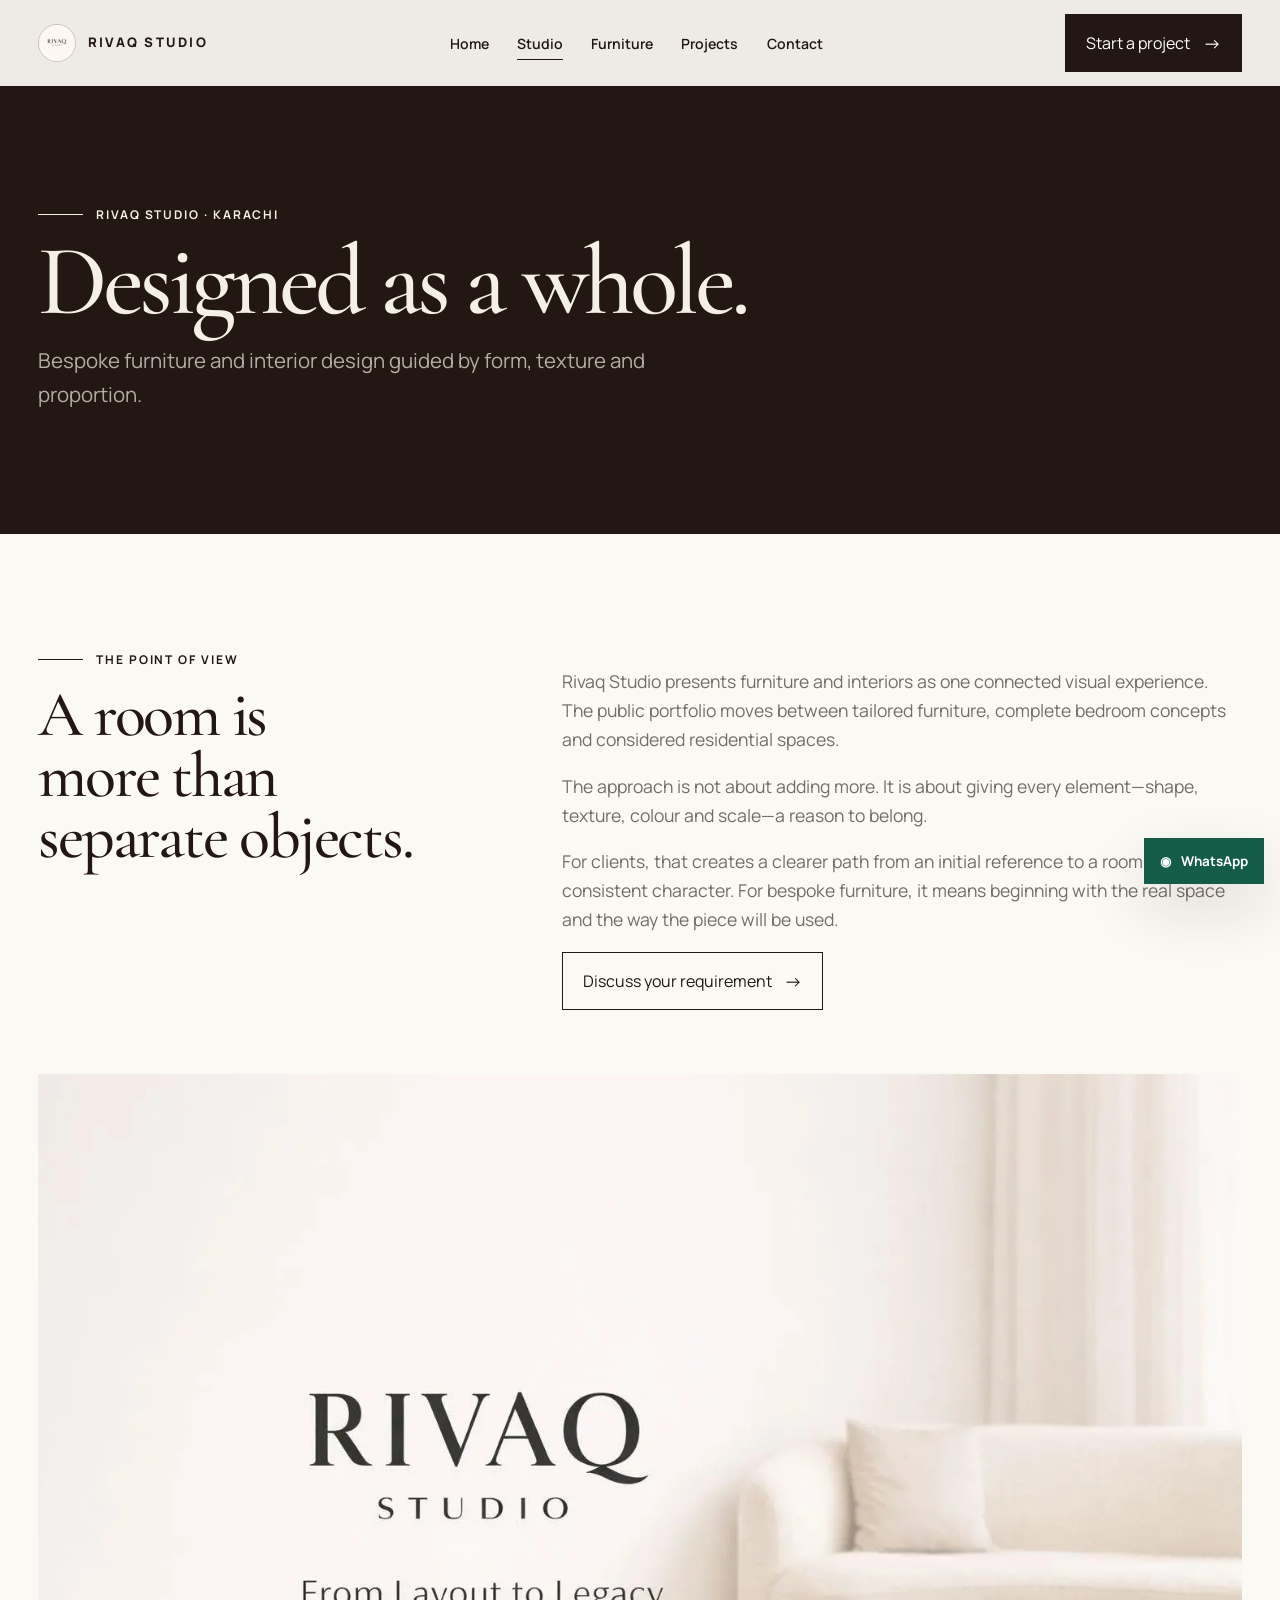
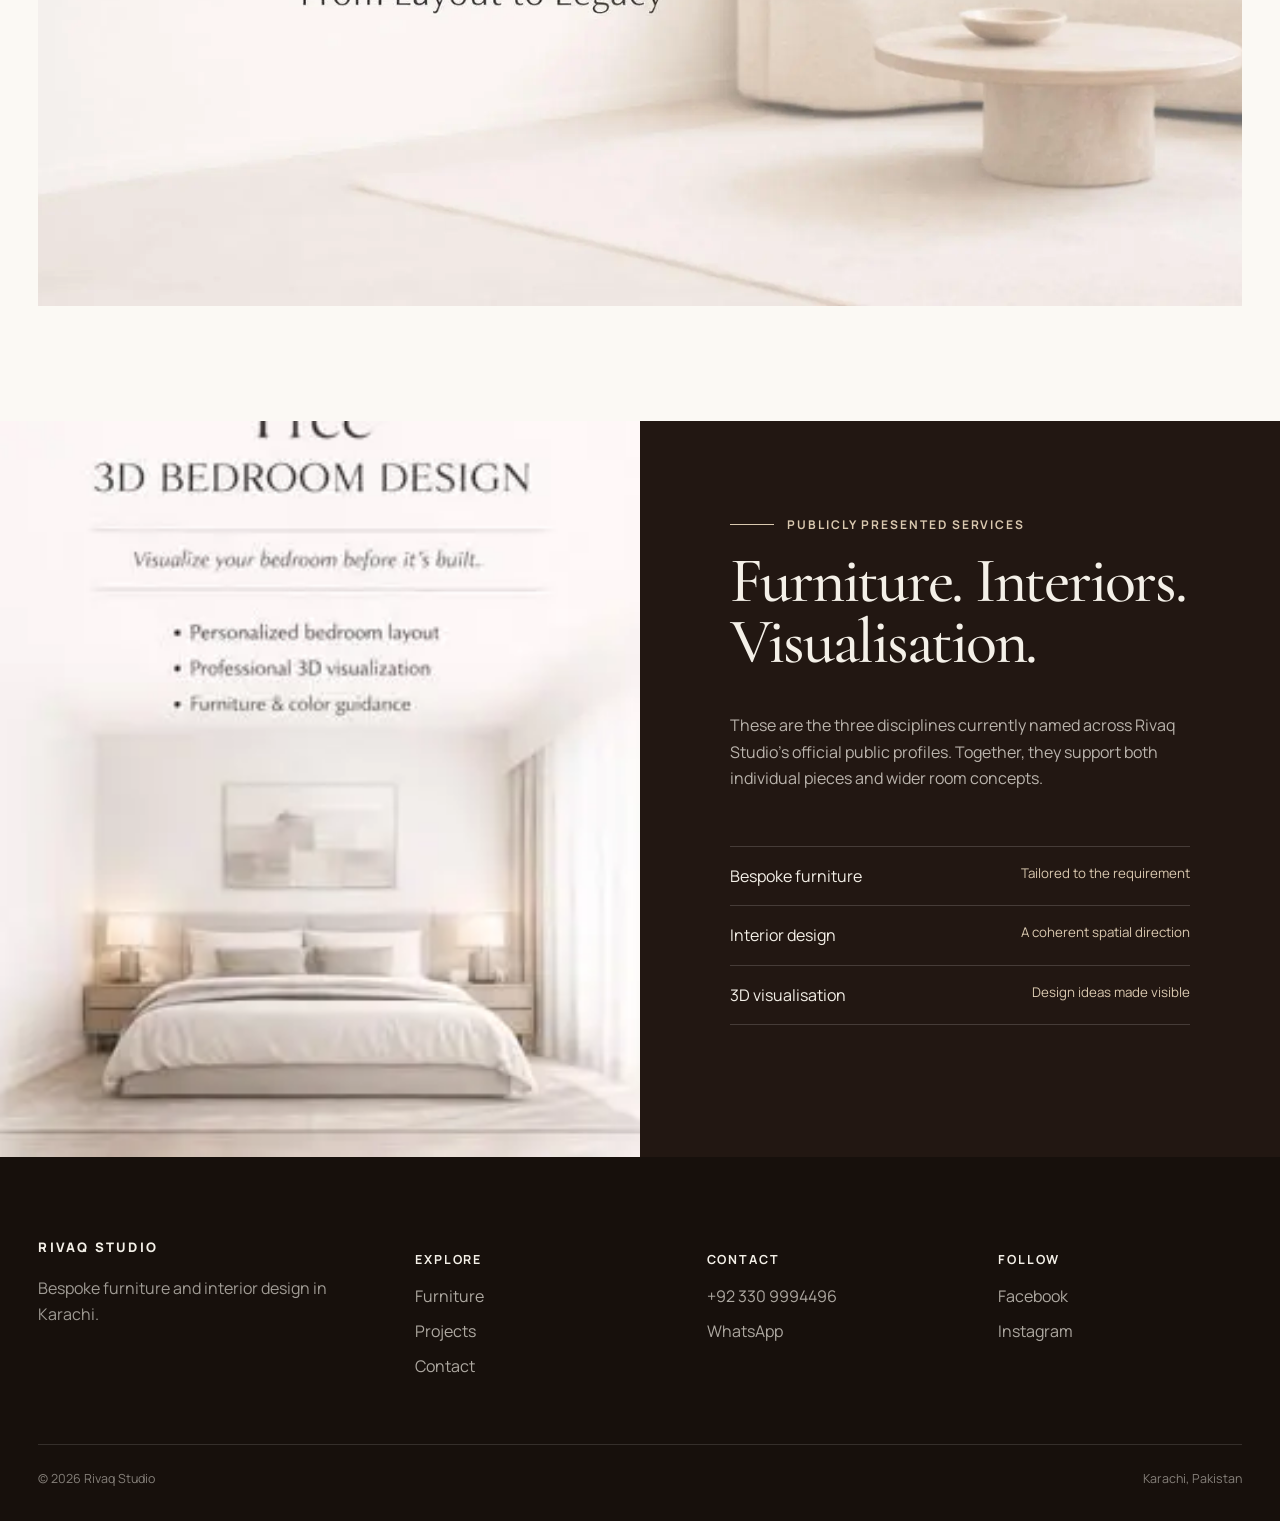
==== about.html @ 30daa3c9 "Build premium Rivaq Studio furniture website" ====
<!doctype html><html lang="en"><head><meta charset="utf-8"><meta name="viewport" content="width=device-width,initial-scale=1"><title>Studio | Rivaq Studio Karachi</title><meta name="description" content="Meet Rivaq Studio, a Karachi studio for bespoke furniture, interior design and 3D visualisation."><link rel="icon" href="favicon.svg"><link rel="preconnect" href="https://fonts.googleapis.com"><link rel="preconnect" href="https://fonts.gstatic.com" crossorigin><link href="https://fonts.googleapis.com/css2?family=Cormorant+Garamond:wght@500;600&family=Manrope:wght@400;500;600;700;800&display=swap" rel="stylesheet"><link rel="stylesheet" href="assets/css/style.css"></head><body><a class="skip-link" href="#main">Skip to content</a>
<header class="header header--solid"><div class="shell nav"><a class="brand" href="index.html"><img class="brand-mark" src="assets/images/logo.webp" alt=""><span>Rivaq Studio</span></a><ul class="nav-links"><li><a class="nav-link" href="index.html">Home</a></li><li><a class="nav-link" aria-current="page" href="about.html">Studio</a></li><li><a class="nav-link" href="collections.html">Furniture</a></li><li><a class="nav-link" href="projects.html">Projects</a></li><li><a class="nav-link" href="contact.html">Contact</a></li></ul><a class="btn" href="contact.html">Start a project</a><button class="menu-toggle" aria-label="Open menu" aria-expanded="false"><span></span><span></span></button></div></header><div class="mobile-menu"><nav><a href="index.html">Home</a><a href="about.html">Studio</a><a href="collections.html">Furniture</a><a href="projects.html">Projects</a><a href="contact.html">Contact</a></nav><a class="btn" href="tel:+923309994496">Call the studio</a></div>
<main id="main"><section class="page-hero"><div class="shell"><p class="eyebrow">Rivaq Studio · Karachi</p><h1 class="display">Designed as a whole.</h1><p class="lead">Bespoke furniture and interior design guided by form, texture and proportion.</p></div></section><section class="editorial"><div class="shell"><div class="editorial-grid"><div><p class="eyebrow">The point of view</p><h2 class="section-title">A room is more than separate objects.</h2></div><div class="editorial-copy"><p>Rivaq Studio presents furniture and interiors as one connected visual experience. The public portfolio moves between tailored furniture, complete bedroom concepts and considered residential spaces.</p><p>The approach is not about adding more. It is about giving every element—shape, texture, colour and scale—a reason to belong.</p><p>For clients, that creates a clearer path from an initial reference to a room with a consistent character. For bespoke furniture, it means beginning with the real space and the way the piece will be used.</p><a class="btn btn--ghost" href="contact.html">Discuss your requirement</a></div></div><img class="feature-image" src="assets/images/cover.webp" alt="Rivaq Studio contemporary interior concept" loading="lazy"></div></section><section class="studio-band"><div class="studio-grid"><img class="studio-image" src="assets/images/project-4.webp" alt="Rivaq Studio material-led interior"><div class="studio-copy"><p class="eyebrow">Publicly presented services</p><h2 class="section-title">Furniture. Interiors. Visualisation.</h2><p>These are the three disciplines currently named across Rivaq Studio’s official public profiles. Together, they support both individual pieces and wider room concepts.</p><ul class="services-list"><li><span>Bespoke furniture</span><small>Tailored to the requirement</small></li><li><span>Interior design</span><small>A coherent spatial direction</small></li><li><span>3D visualisation</span><small>Design ideas made visible</small></li></ul></div></div></section></main>
<footer class="footer"><div class="shell"><div class="footer-grid"><div class="footer-brand"><a class="brand" href="index.html"><span>Rivaq Studio</span></a><p>Bespoke furniture and interior design in Karachi.</p></div><div><h3>Explore</h3><ul><li><a href="collections.html">Furniture</a></li><li><a href="projects.html">Projects</a></li><li><a href="contact.html">Contact</a></li></ul></div><div><h3>Contact</h3><ul><li><a href="tel:+923309994496">+92 330 9994496</a></li><li><a href="https://wa.me/923309994496">WhatsApp</a></li></ul></div><div><h3>Follow</h3><ul><li><a href="https://www.facebook.com/AAfurnituress">Facebook</a></li><li><a href="https://www.instagram.com/rivaqstudio/">Instagram</a></li></ul></div></div><div class="footer-bottom"><span>© 2026 Rivaq Studio</span><span>Karachi, Pakistan</span></div></div></footer><a class="whatsapp-float" href="https://wa.me/923309994496" aria-label="Chat on WhatsApp">◉ <span>WhatsApp</span></a><script src="assets/js/site.js" defer></script></body></html>
---- assets/css/style.css ----
:root{--ivory:#f4f0e8;--paper:#fbf9f4;--sand:#d9c8af;--walnut:#4b3326;--espresso:#221712;--charcoal:#292725;--muted:#736d66;--line:rgba(34,23,18,.18);--accent:#9e6f48;--green:#164b3d;--max:1280px;--pad:clamp(1rem,3vw,3rem);--ease:cubic-bezier(.22,1,.36,1);--shadow:0 24px 60px rgba(34,23,18,.13)}
*{box-sizing:border-box}html{scroll-behavior:smooth;overflow-x:hidden}body{margin:0;background:var(--paper);color:var(--espresso);font-family:Manrope,"Segoe UI",sans-serif;font-size:16px;line-height:1.65;overflow-x:hidden}body.menu-open,body.lightbox-open{overflow:hidden}img{display:block;width:100%;height:auto}a{color:inherit;text-decoration:none}button,input,textarea,select{font:inherit}button{color:inherit}.skip-link{position:fixed;left:1rem;top:-5rem;z-index:9999;background:var(--espresso);color:#fff;padding:.75rem 1rem}.skip-link:focus{top:1rem}.shell{width:min(100% - var(--pad)*2,var(--max));margin-inline:auto}.eyebrow{display:flex;align-items:center;gap:.8rem;margin:0 0 1rem;text-transform:uppercase;letter-spacing:.16em;font-size:.75rem;font-weight:700}.eyebrow:before{content:"";width:2.8rem;height:1px;background:currentColor}.display{font-family:"Cormorant Garamond",Georgia,serif;font-size:clamp(3.4rem,7.8vw,8.2rem);font-weight:500;line-height:.83;letter-spacing:-.045em;margin:0;text-wrap:balance}.section-title{font-family:"Cormorant Garamond",Georgia,serif;font-size:clamp(2.8rem,5vw,5rem);font-weight:500;line-height:.95;letter-spacing:-.035em;margin:0 0 1.5rem;text-wrap:balance}.lead{font-size:clamp(1.05rem,1.6vw,1.35rem);max-width:38rem;color:var(--muted)}.btn{position:relative;display:inline-flex;align-items:center;justify-content:center;gap:.8rem;min-height:3.35rem;padding:.8rem 1.25rem;border:1px solid var(--espresso);background:var(--espresso);color:#fff;overflow:hidden;cursor:pointer;transition:transform .25s var(--ease),background .35s,color .35s,border .35s}.btn:after{content:"→";font-size:1.15rem;transition:transform .3s var(--ease)}.btn:hover:after,.btn:focus-visible:after{transform:translateX(.35rem)}.btn:hover{background:var(--accent);border-color:var(--accent)}.btn:active{transform:scale(.97)}.btn--ghost{background:transparent;color:var(--espresso)}.btn--ghost:hover{color:#fff}.btn:focus-visible,.nav-link:focus-visible,.gallery-item:focus-visible,.faq button:focus-visible{outline:3px solid var(--sand);outline-offset:4px}.header{position:fixed;inset:0 0 auto;z-index:100;color:#fff;transition:background .35s,color .35s,box-shadow .35s}.header.scrolled,.header.header--solid{background:rgba(251,249,244,.94);color:var(--espresso);box-shadow:0 1px 0 var(--line);backdrop-filter:blur(14px)}.nav{height:5.4rem;display:flex;align-items:center;justify-content:space-between;gap:2rem}.brand{display:flex;align-items:center;gap:.75rem;letter-spacing:.17em;text-transform:uppercase;font-size:.82rem;font-weight:800;white-space:nowrap}.brand-mark{width:2.35rem;height:2.35rem;object-fit:cover;border-radius:50%;border:1px solid rgba(255,255,255,.4)}.header.scrolled .brand-mark,.header--solid .brand-mark{border-color:var(--line)}.nav-links{display:flex;align-items:center;gap:clamp(1rem,2.2vw,2.25rem);margin:0;padding:0;list-style:none}.nav-link{position:relative;font-size:.88rem;font-weight:600}.nav-link:after{content:"";position:absolute;left:0;right:100%;bottom:-.45rem;height:1px;background:currentColor;transition:right .3s var(--ease)}.nav-link:hover:after,.nav-link[aria-current="page"]:after{right:0}.menu-toggle{display:none;border:0;background:transparent;padding:.6rem;cursor:pointer}.menu-toggle span{display:block;width:1.7rem;height:1px;background:currentColor;margin:.38rem;transition:.3s}.hero{min-height:100svh;position:relative;display:flex;align-items:flex-end;color:#fff;background:var(--espresso);isolation:isolate}.hero:after{content:"";position:absolute;inset:0;z-index:-1;background:linear-gradient(90deg,rgba(20,12,8,.78) 0%,rgba(20,12,8,.34) 48%,rgba(20,12,8,.12)),linear-gradient(0deg,rgba(20,12,8,.5),transparent 50%)}.hero-media{position:absolute;inset:0;z-index:-2;width:100%;height:100%;object-fit:cover;animation:heroIn 1.4s var(--ease) both}.hero-content{padding-block:clamp(8rem,16vh,11rem) clamp(3.5rem,8vh,6.5rem);max-width:66rem}.hero .display{max-width:65rem}.hero-copy{font-size:clamp(1rem,1.5vw,1.3rem);max-width:36rem;margin:1.6rem 0 2rem;color:rgba(255,255,255,.83)}.hero-actions{display:flex;flex-wrap:wrap;gap:.8rem}.hero .btn--ghost{color:#fff;border-color:rgba(255,255,255,.6)}.hero-note{position:absolute;right:var(--pad);bottom:3.5rem;writing-mode:vertical-rl;text-transform:uppercase;letter-spacing:.18em;font-size:.68rem}.intro{padding:clamp(5rem,10vw,10rem) 0}.intro-grid{display:grid;grid-template-columns:minmax(0,1.35fr) minmax(18rem,.65fr);gap:clamp(3rem,9vw,10rem);align-items:end}.intro-copy{max-width:31rem}.signature{font-family:"Cormorant Garamond",serif;font-style:italic;font-size:2rem;margin-top:2rem}.collections{background:var(--ivory);padding:clamp(4rem,8vw,8rem) 0}.section-head{display:flex;justify-content:space-between;align-items:end;gap:2rem;margin-bottom:3rem}.section-head p{max-width:28rem;margin:0;color:var(--muted)}.collection-grid{display:grid;grid-template-columns:1.2fr .8fr;grid-template-rows:repeat(2,minmax(20rem,32vw));gap:1rem}.collection-card{position:relative;overflow:hidden;color:#fff;min-height:20rem}.collection-card:first-child{grid-row:span 2}.collection-card img{height:100%;object-fit:cover;transition:transform .8s var(--ease),filter .6s}.collection-card:after{content:"";position:absolute;inset:35% 0 0;background:linear-gradient(transparent,rgba(20,12,8,.78))}.collection-card:hover img{transform:scale(1.045);filter:saturate(1.05)}.collection-info{position:absolute;z-index:2;inset:auto 1.5rem 1.5rem;display:flex;justify-content:space-between;align-items:end;gap:1rem}.collection-info h3{font-family:"Cormorant Garamond",serif;font-size:clamp(2rem,3vw,3.4rem);font-weight:500;line-height:1;margin:0}.collection-info span{font-size:.78rem;letter-spacing:.14em;text-transform:uppercase}.studio-band{padding:0;background:var(--espresso);color:var(--ivory)}.studio-grid{display:grid;grid-template-columns:1fr 1fr;min-height:46rem}.studio-image{height:100%;object-fit:cover;object-position:center}.studio-copy{padding:clamp(3rem,7vw,7rem);display:flex;flex-direction:column;justify-content:center}.studio-copy .eyebrow{color:var(--sand)}.studio-copy p{max-width:34rem;color:rgba(244,240,232,.72)}.services-list{margin:2.4rem 0;padding:0;list-style:none;border-top:1px solid rgba(255,255,255,.16)}.services-list li{display:flex;justify-content:space-between;gap:1rem;padding:1rem 0;border-bottom:1px solid rgba(255,255,255,.16)}.services-list small{color:var(--sand)}.process{padding:clamp(5rem,10vw,9rem) 0}.steps{display:grid;grid-template-columns:repeat(4,1fr);margin-top:4rem;border-top:1px solid var(--line)}.step{padding:2rem 2rem 1rem 0;border-right:1px solid var(--line);min-height:15rem}.step:last-child{border-right:0;padding-left:2rem}.step:not(:first-child){padding-left:2rem}.step-num{display:block;font-family:"Cormorant Garamond",serif;font-size:3.2rem;color:var(--accent)}.step h3{font-size:1.05rem}.step p{color:var(--muted);font-size:.92rem}.gallery{padding:clamp(5rem,9vw,8rem) 0;background:#d8cec0}.gallery-grid{display:grid;grid-template-columns:1.15fr .85fr .85fr;grid-auto-rows:18rem;gap:1rem}.gallery-item{position:relative;border:0;padding:0;background:none;cursor:zoom-in;overflow:hidden}.gallery-item:first-child{grid-row:span 2}.gallery-item:nth-child(4){grid-column:span 2}.gallery-item img{height:100%;object-fit:cover;transition:transform .7s var(--ease)}.gallery-item:hover img{transform:scale(1.05)}.gallery-item:after{content:"View";position:absolute;right:1rem;bottom:1rem;background:rgba(251,249,244,.92);padding:.5rem .85rem;font-size:.72rem;letter-spacing:.12em;text-transform:uppercase;transform:translateY(4rem);transition:transform .35s var(--ease)}.gallery-item:hover:after,.gallery-item:focus-visible:after{transform:none}.faq-contact{display:grid;grid-template-columns:1fr 1fr}.faq-wrap,.contact-panel{padding:clamp(4rem,7vw,7rem)}.faq-wrap{background:var(--paper)}.faq{border-top:1px solid var(--line)}.faq-item{border-bottom:1px solid var(--line)}.faq button{width:100%;border:0;background:transparent;padding:1.25rem 0;display:flex;justify-content:space-between;text-align:left;cursor:pointer;font-weight:700}.faq button:after{content:"+";font-size:1.3rem}.faq button[aria-expanded="true"]:after{content:"−"}.faq-answer{display:grid;grid-template-rows:0fr;transition:grid-template-rows .35s var(--ease)}.faq-answer>div{overflow:hidden;color:var(--muted)}.faq button[aria-expanded="true"]+.faq-answer{grid-template-rows:1fr}.faq-answer p{margin:0 0 1.25rem}.contact-panel{background:var(--green);color:#fff}.contact-panel p{color:rgba(255,255,255,.72)}.contact-links{display:grid;gap:.7rem;margin:2rem 0}.contact-link{font-family:"Cormorant Garamond",serif;font-size:clamp(1.7rem,3vw,2.8rem);line-height:1.1}.contact-link:hover{text-decoration:underline;text-underline-offset:.2em}.page-hero{padding:clamp(10rem,16vw,14rem) 0 clamp(4rem,8vw,7rem);background:var(--espresso);color:var(--ivory)}.page-hero .lead{color:rgba(244,240,232,.7)}.editorial{padding:clamp(5rem,9vw,9rem) 0}.editorial-grid{display:grid;grid-template-columns:.75fr 1.25fr;gap:clamp(3rem,9vw,9rem)}.editorial-copy{max-width:45rem}.editorial-copy p{font-size:1.1rem;color:var(--muted)}.feature-image{margin:4rem 0 0;height:min(65vw,52rem);object-fit:cover}.catalog{padding:clamp(4rem,8vw,8rem) 0}.catalog-row{display:grid;grid-template-columns:5rem 1fr 1fr;gap:2rem;align-items:center;padding:2rem 0;border-top:1px solid var(--line)}.catalog-row:last-child{border-bottom:1px solid var(--line)}.catalog-row img{height:18rem;object-fit:cover}.catalog-row h2{font-family:"Cormorant Garamond",serif;font-size:clamp(2.3rem,4vw,4.5rem);font-weight:500;margin:0}.catalog-row p{color:var(--muted);max-width:30rem}.contact-layout{display:grid;grid-template-columns:.8fr 1.2fr;gap:clamp(3rem,8vw,8rem);padding:clamp(5rem,9vw,9rem) 0}.inquiry-form{display:grid;grid-template-columns:1fr 1fr;gap:1rem}.field{display:grid;gap:.4rem}.field.full{grid-column:1/-1}.field label{font-size:.82rem;font-weight:700}.field input,.field textarea,.field select{width:100%;border:1px solid var(--line);background:transparent;padding:.9rem 1rem;color:var(--espresso);border-radius:0}.field textarea{min-height:9rem;resize:vertical}.field input:focus,.field textarea:focus,.field select:focus{outline:2px solid var(--accent);outline-offset:2px}.form-note{grid-column:1/-1;color:var(--muted);font-size:.86rem}.footer{background:#17100c;color:var(--ivory);padding:5rem 0 2rem}.footer-grid{display:grid;grid-template-columns:1.35fr repeat(3,1fr);gap:3rem}.footer-brand p{max-width:24rem;color:rgba(244,240,232,.62)}.footer h2,.footer h3{font-size:.78rem;letter-spacing:.15em;text-transform:uppercase}.footer ul{list-style:none;margin:0;padding:0;display:grid;gap:.55rem;color:rgba(244,240,232,.68)}.footer a:hover{color:#fff}.footer-bottom{display:flex;justify-content:space-between;gap:1rem;border-top:1px solid rgba(255,255,255,.13);margin-top:4rem;padding-top:1.5rem;font-size:.78rem;color:rgba(244,240,232,.5)}.whatsapp-float{position:fixed;z-index:90;right:max(1rem,env(safe-area-inset-right));bottom:max(1rem,env(safe-area-inset-bottom));display:flex;align-items:center;gap:.6rem;background:#145c47;color:#fff;padding:.75rem 1rem;box-shadow:var(--shadow);font-size:.84rem;font-weight:700}.whatsapp-float:hover{background:#0f4033}.lightbox{position:fixed;inset:0;z-index:1000;background:rgba(15,10,7,.94);display:grid;place-items:center;opacity:0;visibility:hidden;transition:.3s}.lightbox.open{opacity:1;visibility:visible}.lightbox figure{margin:0;width:min(90vw,70rem)}.lightbox img{max-height:80vh;object-fit:contain}.lightbox-close,.lightbox-nav{position:absolute;border:1px solid rgba(255,255,255,.45);background:rgba(0,0,0,.2);color:#fff;width:3rem;height:3rem;cursor:pointer}.lightbox-close{right:1rem;top:1rem}.lightbox-prev{left:1rem}.lightbox-next{right:1rem}.reveal{opacity:0;transform:translateY(2rem);transition:opacity .8s var(--ease),transform .8s var(--ease)}.reveal.visible{opacity:1;transform:none}@keyframes heroIn{from{opacity:.4;transform:scale(1.04)}to{opacity:1;transform:scale(1)}}
@media(max-width:900px){.nav-links,.nav>.btn{display:none}.menu-toggle{display:block}.mobile-menu{position:fixed;inset:0;z-index:99;background:var(--ivory);color:var(--espresso);padding:7rem var(--pad) 3rem;transform:translateY(-105%);transition:transform .55s var(--ease);display:flex;flex-direction:column;justify-content:space-between}.mobile-menu.open{transform:none}.mobile-menu nav{display:grid}.mobile-menu a{font-family:"Cormorant Garamond",serif;font-size:clamp(2.4rem,9vw,4.4rem);line-height:1.2}.intro-grid,.studio-grid,.faq-contact,.editorial-grid,.contact-layout{grid-template-columns:1fr}.collection-grid{grid-template-columns:1fr 1fr;grid-template-rows:34rem 24rem}.collection-card:first-child{grid-column:span 2;grid-row:auto}.studio-grid{min-height:0}.studio-image{height:60vw}.steps{grid-template-columns:1fr 1fr}.step:nth-child(2){border-right:0}.step:nth-child(3),.step:nth-child(4){border-top:1px solid var(--line)}.gallery-grid{grid-template-columns:1fr 1fr}.gallery-item:first-child{grid-row:span 1;grid-column:span 2}.gallery-item:nth-child(4){grid-column:span 1}.footer-grid{grid-template-columns:1fr 1fr}.catalog-row{grid-template-columns:3rem .9fr 1.1fr}}
@media(max-width:600px){.header .nav{height:4.6rem}.hero{min-height:46rem}.hero-note{display:none}.hero-content{padding-bottom:3.5rem}.display{font-size:clamp(3.1rem,16vw,5.5rem)}.hero-actions{display:grid;width:100%}.hero-actions .btn{width:100%}.section-head{display:block}.section-head .btn{margin-top:1rem}.collection-grid{display:block}.collection-card{height:27rem;margin-top:1rem}.studio-image{height:32rem}.steps{grid-template-columns:1fr}.step,.step:not(:first-child),.step:last-child{border-right:0;border-top:1px solid var(--line);padding:1.5rem 0;min-height:0}.gallery-grid{grid-template-columns:1fr;grid-auto-rows:23rem}.gallery-item:first-child,.gallery-item:nth-child(4){grid-column:auto}.faq-wrap,.contact-panel{padding-inline:var(--pad)}.footer-grid{grid-template-columns:1fr;gap:2rem}.footer-bottom{display:block}.inquiry-form{grid-template-columns:1fr}.field.full{grid-column:auto}.catalog-row{grid-template-columns:2rem 1fr;gap:1rem}.catalog-row img{grid-column:1/-1;height:22rem}.catalog-row p{grid-column:2}.whatsapp-float span{display:none}.whatsapp-float{width:3.3rem;height:3.3rem;justify-content:center;border-radius:50%;padding:0}.contact-link{overflow-wrap:anywhere}}
@media(min-width:901px){.mobile-menu{display:none!important}}
@media(prefers-reduced-motion:reduce){html{scroll-behavior:auto}*,*:before,*:after{animation-duration:.01ms!important;animation-iteration-count:1!important;transition-duration:.01ms!important}.reveal{opacity:1;transform:none}}
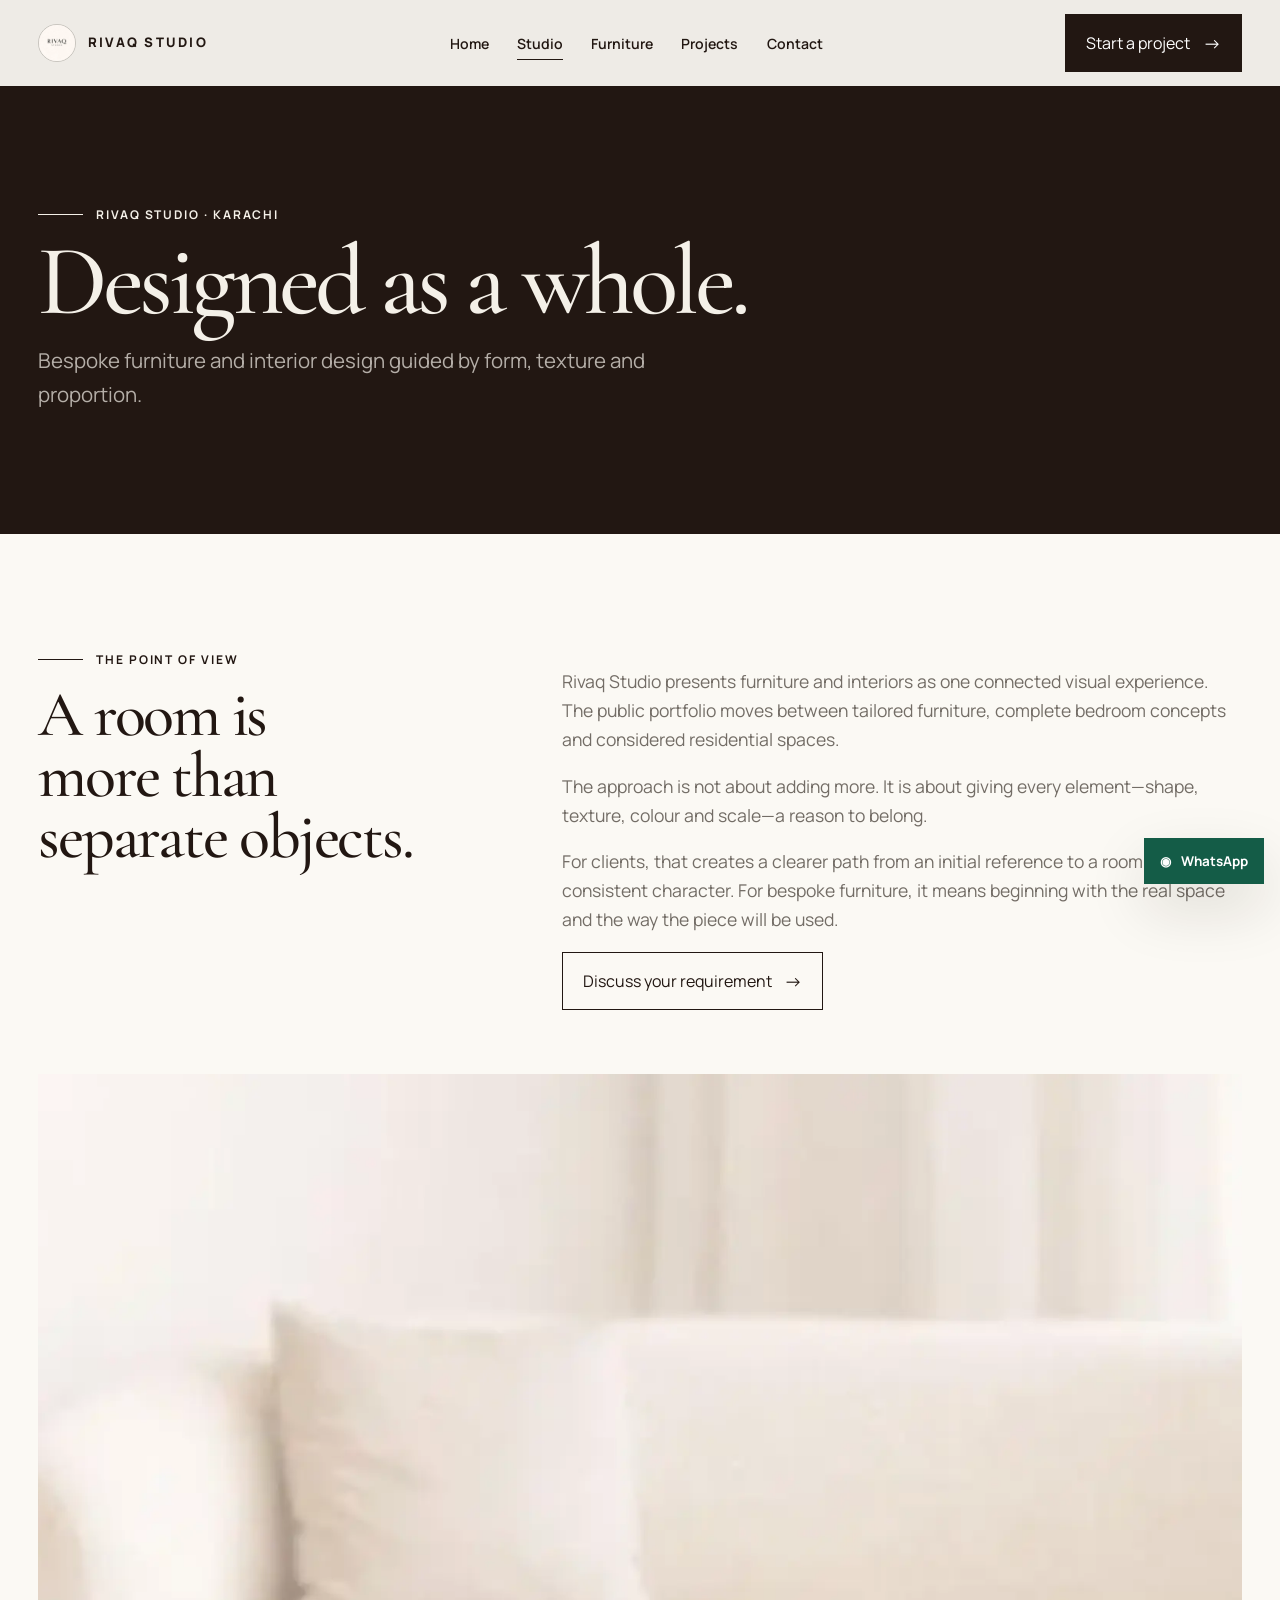
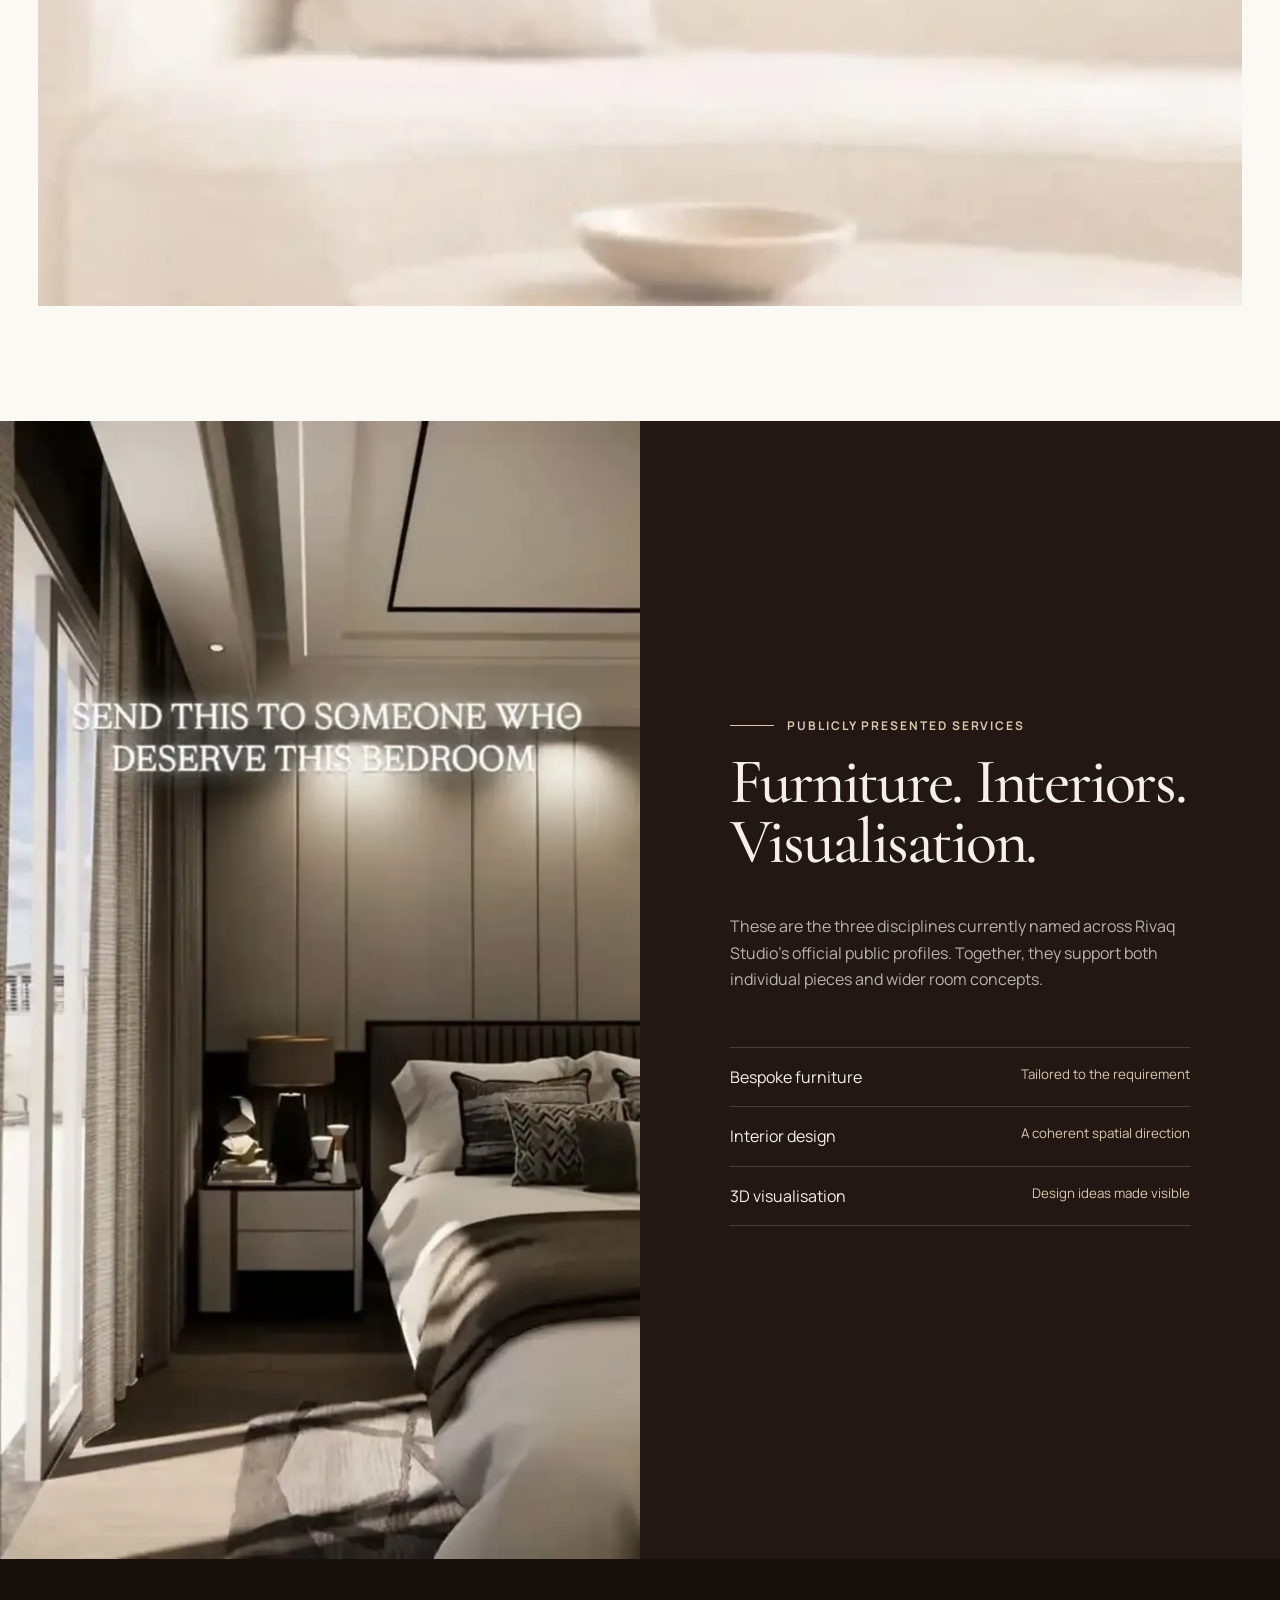
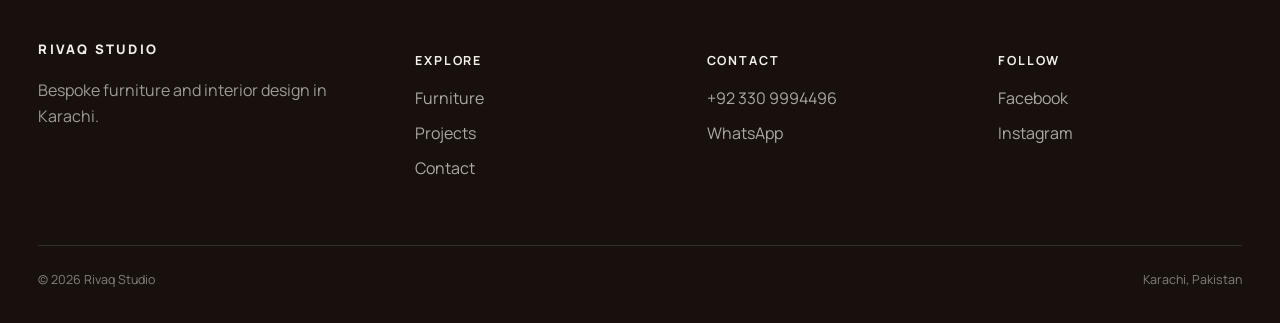
==== commit 2b91660e: "Upgrade imagery and fix desktop-site responsive layout" ====
--- a/about.html
+++ b/about.html
@@ -1,4 +1,4 @@
 <!doctype html><html lang="en"><head><meta charset="utf-8"><meta name="viewport" content="width=device-width,initial-scale=1"><title>Studio | Rivaq Studio Karachi</title><meta name="description" content="Meet Rivaq Studio, a Karachi studio for bespoke furniture, interior design and 3D visualisation."><link rel="icon" href="favicon.svg"><link rel="preconnect" href="https://fonts.googleapis.com"><link rel="preconnect" href="https://fonts.gstatic.com" crossorigin><link href="https://fonts.googleapis.com/css2?family=Cormorant+Garamond:wght@500;600&family=Manrope:wght@400;500;600;700;800&display=swap" rel="stylesheet"><link rel="stylesheet" href="assets/css/style.css"></head><body><a class="skip-link" href="#main">Skip to content</a>
 <header class="header header--solid"><div class="shell nav"><a class="brand" href="index.html"><img class="brand-mark" src="assets/images/logo.webp" alt=""><span>Rivaq Studio</span></a><ul class="nav-links"><li><a class="nav-link" href="index.html">Home</a></li><li><a class="nav-link" aria-current="page" href="about.html">Studio</a></li><li><a class="nav-link" href="collections.html">Furniture</a></li><li><a class="nav-link" href="projects.html">Projects</a></li><li><a class="nav-link" href="contact.html">Contact</a></li></ul><a class="btn" href="contact.html">Start a project</a><button class="menu-toggle" aria-label="Open menu" aria-expanded="false"><span></span><span></span></button></div></header><div class="mobile-menu"><nav><a href="index.html">Home</a><a href="about.html">Studio</a><a href="collections.html">Furniture</a><a href="projects.html">Projects</a><a href="contact.html">Contact</a></nav><a class="btn" href="tel:+923309994496">Call the studio</a></div>
-<main id="main"><section class="page-hero"><div class="shell"><p class="eyebrow">Rivaq Studio · Karachi</p><h1 class="display">Designed as a whole.</h1><p class="lead">Bespoke furniture and interior design guided by form, texture and proportion.</p></div></section><section class="editorial"><div class="shell"><div class="editorial-grid"><div><p class="eyebrow">The point of view</p><h2 class="section-title">A room is more than separate objects.</h2></div><div class="editorial-copy"><p>Rivaq Studio presents furniture and interiors as one connected visual experience. The public portfolio moves between tailored furniture, complete bedroom concepts and considered residential spaces.</p><p>The approach is not about adding more. It is about giving every element—shape, texture, colour and scale—a reason to belong.</p><p>For clients, that creates a clearer path from an initial reference to a room with a consistent character. For bespoke furniture, it means beginning with the real space and the way the piece will be used.</p><a class="btn btn--ghost" href="contact.html">Discuss your requirement</a></div></div><img class="feature-image" src="assets/images/cover.webp" alt="Rivaq Studio contemporary interior concept" loading="lazy"></div></section><section class="studio-band"><div class="studio-grid"><img class="studio-image" src="assets/images/project-4.webp" alt="Rivaq Studio material-led interior"><div class="studio-copy"><p class="eyebrow">Publicly presented services</p><h2 class="section-title">Furniture. Interiors. Visualisation.</h2><p>These are the three disciplines currently named across Rivaq Studio’s official public profiles. Together, they support both individual pieces and wider room concepts.</p><ul class="services-list"><li><span>Bespoke furniture</span><small>Tailored to the requirement</small></li><li><span>Interior design</span><small>A coherent spatial direction</small></li><li><span>3D visualisation</span><small>Design ideas made visible</small></li></ul></div></div></section></main>
+<main id="main"><section class="page-hero"><div class="shell"><p class="eyebrow">Rivaq Studio · Karachi</p><h1 class="display">Designed as a whole.</h1><p class="lead">Bespoke furniture and interior design guided by form, texture and proportion.</p></div></section><section class="editorial"><div class="shell"><div class="editorial-grid"><div><p class="eyebrow">The point of view</p><h2 class="section-title">A room is more than separate objects.</h2></div><div class="editorial-copy"><p>Rivaq Studio presents furniture and interiors as one connected visual experience. The public portfolio moves between tailored furniture, complete bedroom concepts and considered residential spaces.</p><p>The approach is not about adding more. It is about giving every element—shape, texture, colour and scale—a reason to belong.</p><p>For clients, that creates a clearer path from an initial reference to a room with a consistent character. For bespoke furniture, it means beginning with the real space and the way the piece will be used.</p><a class="btn btn--ghost" href="contact.html">Discuss your requirement</a></div></div><img class="feature-image" src="assets/images/hero-clean.webp" alt="Rivaq Studio contemporary interior concept" loading="lazy"></div></section><section class="studio-band"><div class="studio-grid"><img class="studio-image" src="assets/images/bedroom-hd.webp" alt="Contemporary bedroom visualisation by Rivaq Studio"><div class="studio-copy"><p class="eyebrow">Publicly presented services</p><h2 class="section-title">Furniture. Interiors. Visualisation.</h2><p>These are the three disciplines currently named across Rivaq Studio’s official public profiles. Together, they support both individual pieces and wider room concepts.</p><ul class="services-list"><li><span>Bespoke furniture</span><small>Tailored to the requirement</small></li><li><span>Interior design</span><small>A coherent spatial direction</small></li><li><span>3D visualisation</span><small>Design ideas made visible</small></li></ul></div></div></section></main>
 <footer class="footer"><div class="shell"><div class="footer-grid"><div class="footer-brand"><a class="brand" href="index.html"><span>Rivaq Studio</span></a><p>Bespoke furniture and interior design in Karachi.</p></div><div><h3>Explore</h3><ul><li><a href="collections.html">Furniture</a></li><li><a href="projects.html">Projects</a></li><li><a href="contact.html">Contact</a></li></ul></div><div><h3>Contact</h3><ul><li><a href="tel:+923309994496">+92 330 9994496</a></li><li><a href="https://wa.me/923309994496">WhatsApp</a></li></ul></div><div><h3>Follow</h3><ul><li><a href="https://www.facebook.com/AAfurnituress">Facebook</a></li><li><a href="https://www.instagram.com/rivaqstudio/">Instagram</a></li></ul></div></div><div class="footer-bottom"><span>© 2026 Rivaq Studio</span><span>Karachi, Pakistan</span></div></div></footer><a class="whatsapp-float" href="https://wa.me/923309994496" aria-label="Chat on WhatsApp">◉ <span>WhatsApp</span></a><script src="assets/js/site.js" defer></script></body></html>
--- a/assets/css/style.css
+++ b/assets/css/style.css
@@ -2,5 +2,18 @@
 *{box-sizing:border-box}html{scroll-behavior:smooth;overflow-x:hidden}body{margin:0;background:var(--paper);color:var(--espresso);font-family:Manrope,"Segoe UI",sans-serif;font-size:16px;line-height:1.65;overflow-x:hidden}body.menu-open,body.lightbox-open{overflow:hidden}img{display:block;width:100%;height:auto}a{color:inherit;text-decoration:none}button,input,textarea,select{font:inherit}button{color:inherit}.skip-link{position:fixed;left:1rem;top:-5rem;z-index:9999;background:var(--espresso);color:#fff;padding:.75rem 1rem}.skip-link:focus{top:1rem}.shell{width:min(100% - var(--pad)*2,var(--max));margin-inline:auto}.eyebrow{display:flex;align-items:center;gap:.8rem;margin:0 0 1rem;text-transform:uppercase;letter-spacing:.16em;font-size:.75rem;font-weight:700}.eyebrow:before{content:"";width:2.8rem;height:1px;background:currentColor}.display{font-family:"Cormorant Garamond",Georgia,serif;font-size:clamp(3.4rem,7.8vw,8.2rem);font-weight:500;line-height:.83;letter-spacing:-.045em;margin:0;text-wrap:balance}.section-title{font-family:"Cormorant Garamond",Georgia,serif;font-size:clamp(2.8rem,5vw,5rem);font-weight:500;line-height:.95;letter-spacing:-.035em;margin:0 0 1.5rem;text-wrap:balance}.lead{font-size:clamp(1.05rem,1.6vw,1.35rem);max-width:38rem;color:var(--muted)}.btn{position:relative;display:inline-flex;align-items:center;justify-content:center;gap:.8rem;min-height:3.35rem;padding:.8rem 1.25rem;border:1px solid var(--espresso);background:var(--espresso);color:#fff;overflow:hidden;cursor:pointer;transition:transform .25s var(--ease),background .35s,color .35s,border .35s}.btn:after{content:"→";font-size:1.15rem;transition:transform .3s var(--ease)}.btn:hover:after,.btn:focus-visible:after{transform:translateX(.35rem)}.btn:hover{background:var(--accent);border-color:var(--accent)}.btn:active{transform:scale(.97)}.btn--ghost{background:transparent;color:var(--espresso)}.btn--ghost:hover{color:#fff}.btn:focus-visible,.nav-link:focus-visible,.gallery-item:focus-visible,.faq button:focus-visible{outline:3px solid var(--sand);outline-offset:4px}.header{position:fixed;inset:0 0 auto;z-index:100;color:#fff;transition:background .35s,color .35s,box-shadow .35s}.header.scrolled,.header.header--solid{background:rgba(251,249,244,.94);color:var(--espresso);box-shadow:0 1px 0 var(--line);backdrop-filter:blur(14px)}.nav{height:5.4rem;display:flex;align-items:center;justify-content:space-between;gap:2rem}.brand{display:flex;align-items:center;gap:.75rem;letter-spacing:.17em;text-transform:uppercase;font-size:.82rem;font-weight:800;white-space:nowrap}.brand-mark{width:2.35rem;height:2.35rem;object-fit:cover;border-radius:50%;border:1px solid rgba(255,255,255,.4)}.header.scrolled .brand-mark,.header--solid .brand-mark{border-color:var(--line)}.nav-links{display:flex;align-items:center;gap:clamp(1rem,2.2vw,2.25rem);margin:0;padding:0;list-style:none}.nav-link{position:relative;font-size:.88rem;font-weight:600}.nav-link:after{content:"";position:absolute;left:0;right:100%;bottom:-.45rem;height:1px;background:currentColor;transition:right .3s var(--ease)}.nav-link:hover:after,.nav-link[aria-current="page"]:after{right:0}.menu-toggle{display:none;border:0;background:transparent;padding:.6rem;cursor:pointer}.menu-toggle span{display:block;width:1.7rem;height:1px;background:currentColor;margin:.38rem;transition:.3s}.hero{min-height:100svh;position:relative;display:flex;align-items:flex-end;color:#fff;background:var(--espresso);isolation:isolate}.hero:after{content:"";position:absolute;inset:0;z-index:-1;background:linear-gradient(90deg,rgba(20,12,8,.78) 0%,rgba(20,12,8,.34) 48%,rgba(20,12,8,.12)),linear-gradient(0deg,rgba(20,12,8,.5),transparent 50%)}.hero-media{position:absolute;inset:0;z-index:-2;width:100%;height:100%;object-fit:cover;animation:heroIn 1.4s var(--ease) both}.hero-content{padding-block:clamp(8rem,16vh,11rem) clamp(3.5rem,8vh,6.5rem);max-width:66rem}.hero .display{max-width:65rem}.hero-copy{font-size:clamp(1rem,1.5vw,1.3rem);max-width:36rem;margin:1.6rem 0 2rem;color:rgba(255,255,255,.83)}.hero-actions{display:flex;flex-wrap:wrap;gap:.8rem}.hero .btn--ghost{color:#fff;border-color:rgba(255,255,255,.6)}.hero-note{position:absolute;right:var(--pad);bottom:3.5rem;writing-mode:vertical-rl;text-transform:uppercase;letter-spacing:.18em;font-size:.68rem}.intro{padding:clamp(5rem,10vw,10rem) 0}.intro-grid{display:grid;grid-template-columns:minmax(0,1.35fr) minmax(18rem,.65fr);gap:clamp(3rem,9vw,10rem);align-items:end}.intro-copy{max-width:31rem}.signature{font-family:"Cormorant Garamond",serif;font-style:italic;font-size:2rem;margin-top:2rem}.collections{background:var(--ivory);padding:clamp(4rem,8vw,8rem) 0}.section-head{display:flex;justify-content:space-between;align-items:end;gap:2rem;margin-bottom:3rem}.section-head p{max-width:28rem;margin:0;color:var(--muted)}.collection-grid{display:grid;grid-template-columns:1.2fr .8fr;grid-template-rows:repeat(2,minmax(20rem,32vw));gap:1rem}.collection-card{position:relative;overflow:hidden;color:#fff;min-height:20rem}.collection-card:first-child{grid-row:span 2}.collection-card img{height:100%;object-fit:cover;transition:transform .8s var(--ease),filter .6s}.collection-card:after{content:"";position:absolute;inset:35% 0 0;background:linear-gradient(transparent,rgba(20,12,8,.78))}.collection-card:hover img{transform:scale(1.045);filter:saturate(1.05)}.collection-info{position:absolute;z-index:2;inset:auto 1.5rem 1.5rem;display:flex;justify-content:space-between;align-items:end;gap:1rem}.collection-info h3{font-family:"Cormorant Garamond",serif;font-size:clamp(2rem,3vw,3.4rem);font-weight:500;line-height:1;margin:0}.collection-info span{font-size:.78rem;letter-spacing:.14em;text-transform:uppercase}.studio-band{padding:0;background:var(--espresso);color:var(--ivory)}.studio-grid{display:grid;grid-template-columns:1fr 1fr;min-height:46rem}.studio-image{height:100%;object-fit:cover;object-position:center}.studio-copy{padding:clamp(3rem,7vw,7rem);display:flex;flex-direction:column;justify-content:center}.studio-copy .eyebrow{color:var(--sand)}.studio-copy p{max-width:34rem;color:rgba(244,240,232,.72)}.services-list{margin:2.4rem 0;padding:0;list-style:none;border-top:1px solid rgba(255,255,255,.16)}.services-list li{display:flex;justify-content:space-between;gap:1rem;padding:1rem 0;border-bottom:1px solid rgba(255,255,255,.16)}.services-list small{color:var(--sand)}.process{padding:clamp(5rem,10vw,9rem) 0}.steps{display:grid;grid-template-columns:repeat(4,1fr);margin-top:4rem;border-top:1px solid var(--line)}.step{padding:2rem 2rem 1rem 0;border-right:1px solid var(--line);min-height:15rem}.step:last-child{border-right:0;padding-left:2rem}.step:not(:first-child){padding-left:2rem}.step-num{display:block;font-family:"Cormorant Garamond",serif;font-size:3.2rem;color:var(--accent)}.step h3{font-size:1.05rem}.step p{color:var(--muted);font-size:.92rem}.gallery{padding:clamp(5rem,9vw,8rem) 0;background:#d8cec0}.gallery-grid{display:grid;grid-template-columns:1.15fr .85fr .85fr;grid-auto-rows:18rem;gap:1rem}.gallery-item{position:relative;border:0;padding:0;background:none;cursor:zoom-in;overflow:hidden}.gallery-item:first-child{grid-row:span 2}.gallery-item:nth-child(4){grid-column:span 2}.gallery-item img{height:100%;object-fit:cover;transition:transform .7s var(--ease)}.gallery-item:hover img{transform:scale(1.05)}.gallery-item:after{content:"View";position:absolute;right:1rem;bottom:1rem;background:rgba(251,249,244,.92);padding:.5rem .85rem;font-size:.72rem;letter-spacing:.12em;text-transform:uppercase;transform:translateY(4rem);transition:transform .35s var(--ease)}.gallery-item:hover:after,.gallery-item:focus-visible:after{transform:none}.faq-contact{display:grid;grid-template-columns:1fr 1fr}.faq-wrap,.contact-panel{padding:clamp(4rem,7vw,7rem)}.faq-wrap{background:var(--paper)}.faq{border-top:1px solid var(--line)}.faq-item{border-bottom:1px solid var(--line)}.faq button{width:100%;border:0;background:transparent;padding:1.25rem 0;display:flex;justify-content:space-between;text-align:left;cursor:pointer;font-weight:700}.faq button:after{content:"+";font-size:1.3rem}.faq button[aria-expanded="true"]:after{content:"−"}.faq-answer{display:grid;grid-template-rows:0fr;transition:grid-template-rows .35s var(--ease)}.faq-answer>div{overflow:hidden;color:var(--muted)}.faq button[aria-expanded="true"]+.faq-answer{grid-template-rows:1fr}.faq-answer p{margin:0 0 1.25rem}.contact-panel{background:var(--green);color:#fff}.contact-panel p{color:rgba(255,255,255,.72)}.contact-links{display:grid;gap:.7rem;margin:2rem 0}.contact-link{font-family:"Cormorant Garamond",serif;font-size:clamp(1.7rem,3vw,2.8rem);line-height:1.1}.contact-link:hover{text-decoration:underline;text-underline-offset:.2em}.page-hero{padding:clamp(10rem,16vw,14rem) 0 clamp(4rem,8vw,7rem);background:var(--espresso);color:var(--ivory)}.page-hero .lead{color:rgba(244,240,232,.7)}.editorial{padding:clamp(5rem,9vw,9rem) 0}.editorial-grid{display:grid;grid-template-columns:.75fr 1.25fr;gap:clamp(3rem,9vw,9rem)}.editorial-copy{max-width:45rem}.editorial-copy p{font-size:1.1rem;color:var(--muted)}.feature-image{margin:4rem 0 0;height:min(65vw,52rem);object-fit:cover}.catalog{padding:clamp(4rem,8vw,8rem) 0}.catalog-row{display:grid;grid-template-columns:5rem 1fr 1fr;gap:2rem;align-items:center;padding:2rem 0;border-top:1px solid var(--line)}.catalog-row:last-child{border-bottom:1px solid var(--line)}.catalog-row img{height:18rem;object-fit:cover}.catalog-row h2{font-family:"Cormorant Garamond",serif;font-size:clamp(2.3rem,4vw,4.5rem);font-weight:500;margin:0}.catalog-row p{color:var(--muted);max-width:30rem}.contact-layout{display:grid;grid-template-columns:.8fr 1.2fr;gap:clamp(3rem,8vw,8rem);padding:clamp(5rem,9vw,9rem) 0}.inquiry-form{display:grid;grid-template-columns:1fr 1fr;gap:1rem}.field{display:grid;gap:.4rem}.field.full{grid-column:1/-1}.field label{font-size:.82rem;font-weight:700}.field input,.field textarea,.field select{width:100%;border:1px solid var(--line);background:transparent;padding:.9rem 1rem;color:var(--espresso);border-radius:0}.field textarea{min-height:9rem;resize:vertical}.field input:focus,.field textarea:focus,.field select:focus{outline:2px solid var(--accent);outline-offset:2px}.form-note{grid-column:1/-1;color:var(--muted);font-size:.86rem}.footer{background:#17100c;color:var(--ivory);padding:5rem 0 2rem}.footer-grid{display:grid;grid-template-columns:1.35fr repeat(3,1fr);gap:3rem}.footer-brand p{max-width:24rem;color:rgba(244,240,232,.62)}.footer h2,.footer h3{font-size:.78rem;letter-spacing:.15em;text-transform:uppercase}.footer ul{list-style:none;margin:0;padding:0;display:grid;gap:.55rem;color:rgba(244,240,232,.68)}.footer a:hover{color:#fff}.footer-bottom{display:flex;justify-content:space-between;gap:1rem;border-top:1px solid rgba(255,255,255,.13);margin-top:4rem;padding-top:1.5rem;font-size:.78rem;color:rgba(244,240,232,.5)}.whatsapp-float{position:fixed;z-index:90;right:max(1rem,env(safe-area-inset-right));bottom:max(1rem,env(safe-area-inset-bottom));display:flex;align-items:center;gap:.6rem;background:#145c47;color:#fff;padding:.75rem 1rem;box-shadow:var(--shadow);font-size:.84rem;font-weight:700}.whatsapp-float:hover{background:#0f4033}.lightbox{position:fixed;inset:0;z-index:1000;background:rgba(15,10,7,.94);display:grid;place-items:center;opacity:0;visibility:hidden;transition:.3s}.lightbox.open{opacity:1;visibility:visible}.lightbox figure{margin:0;width:min(90vw,70rem)}.lightbox img{max-height:80vh;object-fit:contain}.lightbox-close,.lightbox-nav{position:absolute;border:1px solid rgba(255,255,255,.45);background:rgba(0,0,0,.2);color:#fff;width:3rem;height:3rem;cursor:pointer}.lightbox-close{right:1rem;top:1rem}.lightbox-prev{left:1rem}.lightbox-next{right:1rem}.reveal{opacity:0;transform:translateY(2rem);transition:opacity .8s var(--ease),transform .8s var(--ease)}.reveal.visible{opacity:1;transform:none}@keyframes heroIn{from{opacity:.4;transform:scale(1.04)}to{opacity:1;transform:scale(1)}}
 @media(max-width:900px){.nav-links,.nav>.btn{display:none}.menu-toggle{display:block}.mobile-menu{position:fixed;inset:0;z-index:99;background:var(--ivory);color:var(--espresso);padding:7rem var(--pad) 3rem;transform:translateY(-105%);transition:transform .55s var(--ease);display:flex;flex-direction:column;justify-content:space-between}.mobile-menu.open{transform:none}.mobile-menu nav{display:grid}.mobile-menu a{font-family:"Cormorant Garamond",serif;font-size:clamp(2.4rem,9vw,4.4rem);line-height:1.2}.intro-grid,.studio-grid,.faq-contact,.editorial-grid,.contact-layout{grid-template-columns:1fr}.collection-grid{grid-template-columns:1fr 1fr;grid-template-rows:34rem 24rem}.collection-card:first-child{grid-column:span 2;grid-row:auto}.studio-grid{min-height:0}.studio-image{height:60vw}.steps{grid-template-columns:1fr 1fr}.step:nth-child(2){border-right:0}.step:nth-child(3),.step:nth-child(4){border-top:1px solid var(--line)}.gallery-grid{grid-template-columns:1fr 1fr}.gallery-item:first-child{grid-row:span 1;grid-column:span 2}.gallery-item:nth-child(4){grid-column:span 1}.footer-grid{grid-template-columns:1fr 1fr}.catalog-row{grid-template-columns:3rem .9fr 1.1fr}}
 @media(max-width:600px){.header .nav{height:4.6rem}.hero{min-height:46rem}.hero-note{display:none}.hero-content{padding-bottom:3.5rem}.display{font-size:clamp(3.1rem,16vw,5.5rem)}.hero-actions{display:grid;width:100%}.hero-actions .btn{width:100%}.section-head{display:block}.section-head .btn{margin-top:1rem}.collection-grid{display:block}.collection-card{height:27rem;margin-top:1rem}.studio-image{height:32rem}.steps{grid-template-columns:1fr}.step,.step:not(:first-child),.step:last-child{border-right:0;border-top:1px solid var(--line);padding:1.5rem 0;min-height:0}.gallery-grid{grid-template-columns:1fr;grid-auto-rows:23rem}.gallery-item:first-child,.gallery-item:nth-child(4){grid-column:auto}.faq-wrap,.contact-panel{padding-inline:var(--pad)}.footer-grid{grid-template-columns:1fr;gap:2rem}.footer-bottom{display:block}.inquiry-form{grid-template-columns:1fr}.field.full{grid-column:auto}.catalog-row{grid-template-columns:2rem 1fr;gap:1rem}.catalog-row img{grid-column:1/-1;height:22rem}.catalog-row p{grid-column:2}.whatsapp-float span{display:none}.whatsapp-float{width:3.3rem;height:3.3rem;justify-content:center;border-radius:50%;padding:0}.contact-link{overflow-wrap:anywhere}}
-@media(min-width:901px){.mobile-menu{display:none!important}}
+@media(min-width:768px){.mobile-menu{display:none!important}}
+@media(min-width:768px) and (max-width:1100px){
+  :root{--pad:clamp(1.5rem,3vw,2.4rem)}
+  .nav{height:5rem;gap:1.1rem}.nav-links{display:flex;gap:clamp(.7rem,1.35vw,1.15rem)}.nav-link{font-size:.76rem}.nav>.btn{display:none}.menu-toggle{display:none}
+  .hero{min-height:46rem}.hero-content{max-width:48rem;padding-top:9rem;padding-bottom:4.5rem}.hero .display{font-size:clamp(4.8rem,8.5vw,6.5rem);line-height:.88}.hero-note{bottom:2.5rem}
+  .intro{padding:6rem 0}.intro-grid{grid-template-columns:minmax(0,1.2fr) minmax(17rem,.8fr);gap:clamp(2.5rem,6vw,5rem)}
+  .collection-grid{grid-template-columns:1.12fr .88fr;grid-template-rows:repeat(2,minmax(18rem,28vw))}.collection-card:first-child{grid-column:auto;grid-row:span 2}
+  .studio-grid{grid-template-columns:1fr 1fr;min-height:38rem}.studio-image{height:100%;min-height:38rem}.studio-copy{padding:clamp(2.5rem,5vw,4rem)}
+  .steps{grid-template-columns:repeat(4,1fr)}.step,.step:not(:first-child),.step:last-child{padding:1.5rem 1rem;min-height:14rem;border-top:0;border-right:1px solid var(--line)}.step:last-child{border-right:0}
+  .gallery-grid{grid-template-columns:1.1fr .9fr .9fr;grid-auto-rows:16rem}.gallery-item:first-child{grid-column:auto;grid-row:span 2}.gallery-item:nth-child(4){grid-column:span 2}
+  .faq-contact{grid-template-columns:1fr 1fr}.faq-wrap,.contact-panel{padding:clamp(3rem,5vw,4.5rem)}
+  .editorial-grid,.contact-layout{grid-template-columns:.8fr 1.2fr}.footer-grid{grid-template-columns:1.3fr repeat(3,1fr);gap:1.5rem}
+  .catalog-row{grid-template-columns:3rem 1fr 1fr}.catalog-row img{height:20rem}
+}
 @media(prefers-reduced-motion:reduce){html{scroll-behavior:auto}*,*:before,*:after{animation-duration:.01ms!important;animation-iteration-count:1!important;transition-duration:.01ms!important}.reveal{opacity:1;transform:none}}
